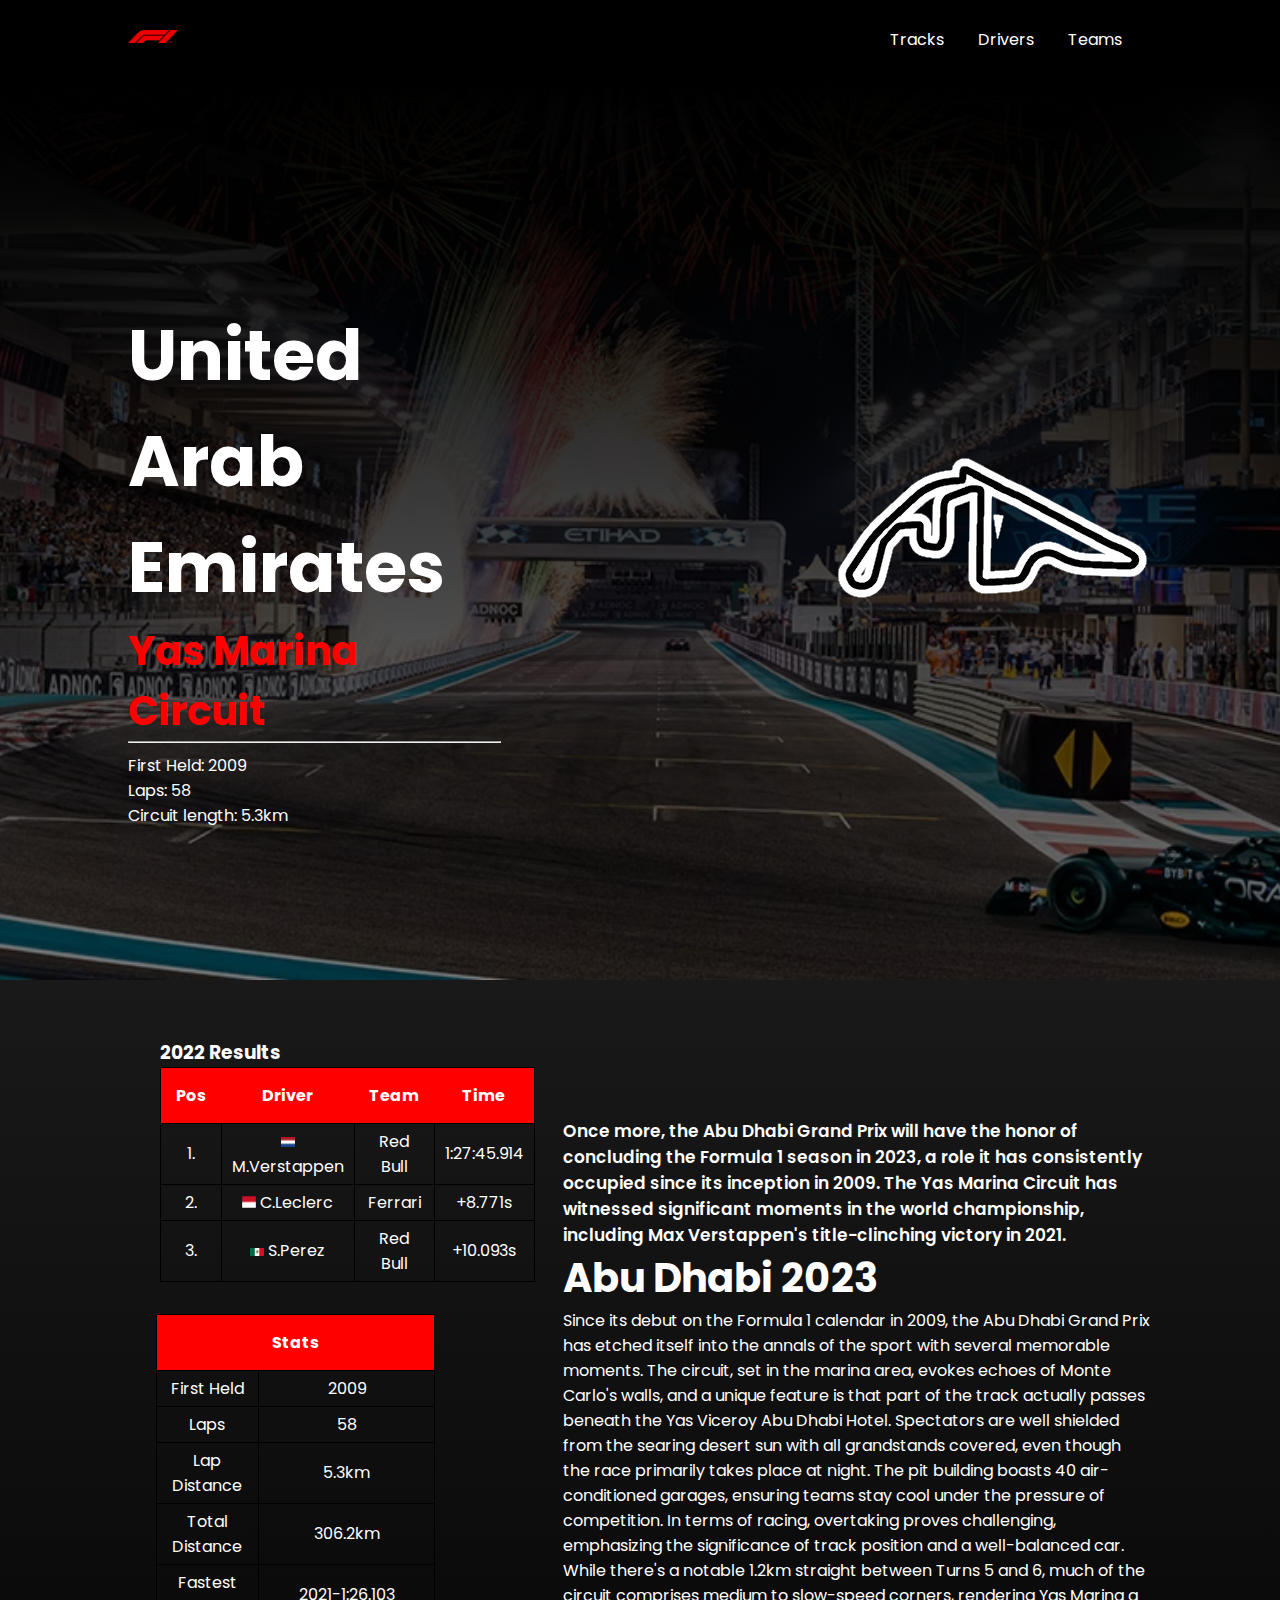
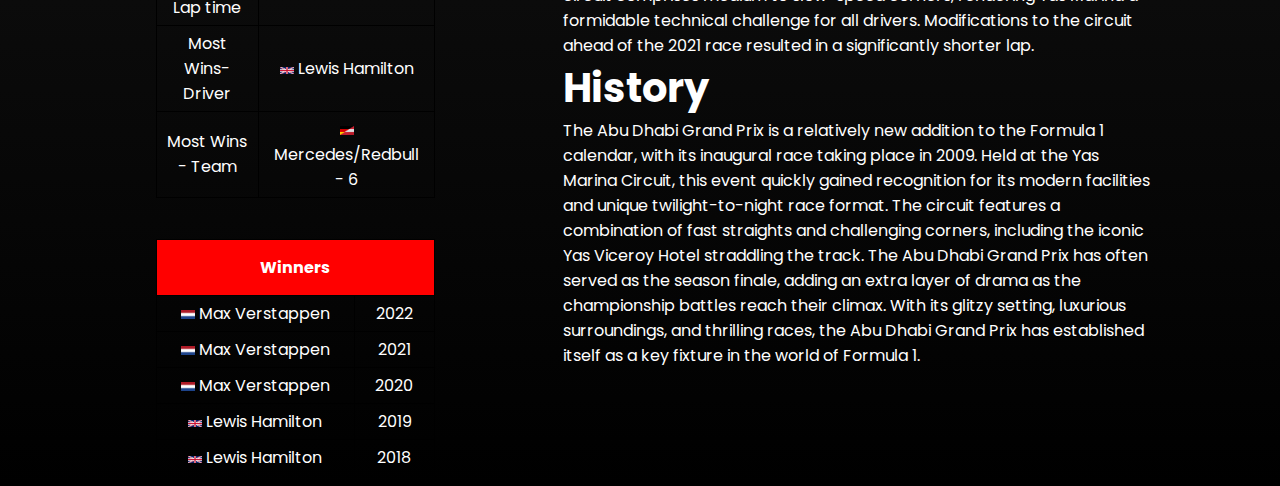
==== abudhabi.html @ 4981eff9 "all track pages finished" ====
<!DOCTYPE html>
<html lang="en">
  <head>
    <meta charset="UTF-8" />
    <meta name="viewport" content="width=device-width, initial-scale=1.0" />
    <title>Home</title>
    <link rel="stylesheet" href="style.css" />
    <link 
      href="https://fonts.googleapis.com/css2?family=Poppins:wght@500&display=swap"
      rel = "stylesheet">
  </head>
  <body>
    <div class ="container">
      <!-- Navigation -->
      <div class = "navbar">
        <a href="index.html"><img src ="WEBSITEIMAGES/logo.png" class="logo"> </a>
        <nav>
          <ul>
            <li><a href ="">Tracks</a></li>
            <li><a href ="">Drivers</a></li>
            <li><a href ="">Teams</a></li>
          </ul>
        </nav>
      </div>
      <!-- Hero/front-->
      <div class="abudhabi">
        <div class="jpinfo">
          <h1>United Arab Emirates</h1>
          <h2>Yas Marina Circuit</h2>
          <hr>
          <p>First Held: 2009<br>Laps: 58<br>Circuit length: 5.3km<p>
          </div>
        <img src="WEBSITEIMAGES/adtrack.png" class ="japantrack">
        </div>
      </div>
      <!-- Infopage -->
      <div class= "jpinf">
        <div class = "jpsidepanel">
          <div class = "panel1">
            <h3 class = "panel1title">2022 Results</h3>
          <div class = "panel1content">
            <table>
              <thead>
                <tr>
                  <th>Pos</th>
                  <th>Driver</th>
                  <th>Team</th>
                  <th>Time</th>
                </tr>
              </thead>
                <tbody>
                  <tr>
                    <td>1.</td>
                    <td><img src= "WEBSITEIMAGES/Netherlands Flag.png" class="Vflag"> M.Verstappen</td>
                    <td>Red Bull</td>
                    <td>1:27:45.914</td>
                  </tr>
                  <tr>
                    <td>2.</td>
                    <td><img src= "WEBSITEIMAGES/monacoflag.png" class="Vflag"> C.Leclerc</td>
                    <td>Ferrari</td>
                    <td>+8.771s</td>
                  </tr>
                  <tr>
                    <td>3.</td>
                    <td> <img src= "WEBSITEIMAGES/mex.png" class="Vflag"> S.Perez </td>
                    <td>Red Bull</td>
                    <td>+10.093s</td>
                  </tr>
                </tbody>
              </table>
            </div>
          </div>
          <div class = "tablestats" >
            <table class="table">
              <tr>
                <th colspan=2>Stats</th>
              </tr>
              <tr>
                <td class="question">First Held</td>
                <td class= "answer">2009</td>
              </tr>
              <tr>
                <td class="question">Laps</td>
                <td class= "answer">58</td>
              </tr>
              <tr>
                <td class="question">Lap Distance</td>
                <td class= "answer">5.3km</td>
              </tr>
              <tr>
                <td class="question">Total Distance</td>
                <td class= "answer">306.2km</td>
              </tr>
              <tr>
                <td class="question">Fastest Lap time</td>
                <td class= "answer">2021-1:26.103</td>
              </tr>
              <tr>
                <td class="question">Most Wins-Driver</td>
                <td class= "answer"><img src= "WEBSITEIMAGES/uk.png" class="Vflag"> Lewis Hamilton </td>
              </tr>
              <tr>
                <td class="question">Most Wins - Team</td>
                <td class= "answer"><img src= "WEBSITEIMAGES/ger-aus.png" class="Vflag"> Mercedes/Redbull - 6</td>
              </tr>
            </table>
          </div>
          <div class = "tablestats" >
            <table class="table1">
              <tr>
                <th colspan=2>Winners</th>
              </tr>
              <tr>
                <td class="question"><img src= "WEBSITEIMAGES/Netherlands Flag.png" class="Vflag"> Max Verstappen</td>
                <td class= "answer">2022</td>
              </tr>
              <tr>
                <td class="question"><img src= "WEBSITEIMAGES/Netherlands Flag.png" class="Vflag"> Max Verstappen</td>
                <td class= "answer">2021</td>
              </tr>
              <tr>
                <td class="question"><img src= "WEBSITEIMAGES/Netherlands Flag.png" class="Vflag"> Max Verstappen</td>
                <td class= "answer">2020</td>
              </tr>
              <tr>
                <td class="question"><img src= "WEBSITEIMAGES/uk.png" class="Vflag"> Lewis Hamilton</td>
                <td class= "answer">2019</td>
              </tr>
              <tr>
                <td class="question"><img src= "WEBSITEIMAGES/uk.png" class="Vflag"> Lewis Hamilton</td>
                <td class= "answer">2018</td>
              </tr>
            </table>
          </div>
          </div>
        <div class = "jpinfotext">
          <p1>
            Once more, the Abu Dhabi Grand Prix will have the honor of concluding the Formula 1 season in 2023, a role it has consistently occupied since its inception in 2009. The Yas Marina Circuit has witnessed significant moments in the world championship, including Max Verstappen's title-clinching victory in 2021.</p1>
          <h1>Abu Dhabi 2023</h1>
          <p2>
            Since its debut on the Formula 1 calendar in 2009, the Abu Dhabi Grand Prix has etched itself into the annals of the sport with several memorable moments. The circuit, set in the marina area, evokes echoes of Monte Carlo's walls, and a unique feature is that part of the track actually passes beneath the Yas Viceroy Abu Dhabi Hotel. Spectators are well shielded from the searing desert sun with all grandstands covered, even though the race primarily takes place at night. The pit building boasts 40 air-conditioned garages, ensuring teams stay cool under the pressure of competition. In terms of racing, overtaking proves challenging, emphasizing the significance of track position and a well-balanced car. While there's a notable 1.2km straight between Turns 5 and 6, much of the circuit comprises medium to slow-speed corners, rendering Yas Marina a formidable technical challenge for all drivers. Modifications to the circuit ahead of the 2021 race resulted in a significantly shorter lap.
          </p2>
          <h1>History</h1>
          <p2>
            The Abu Dhabi Grand Prix is a relatively new addition to the Formula 1 calendar, with its inaugural race taking place in 2009. Held at the Yas Marina Circuit, this event quickly gained recognition for its modern facilities and unique twilight-to-night race format. The circuit features a combination of fast straights and challenging corners, including the iconic Yas Viceroy Hotel straddling the track. The Abu Dhabi Grand Prix has often served as the season finale, adding an extra layer of drama as the championship battles reach their climax. With its glitzy setting, luxurious surroundings, and thrilling races, the Abu Dhabi Grand Prix has established itself as a key fixture in the world of Formula 1.</p2>
        </div>
        </div>
    </div>
    </div>     
  </body>
</html>
---- style.css ----
@import url('https://fonts.googleapis.com/css2?family=Poppins:wght@500&display=swap');
*{margin: 0;
  padding: 0;
  font-family: 'Poppins', sans-serif;
}
@font-face {
  font-family: 'Poppins', sans-serif;
  src: url('https://fonts.googleapis.com/css2?family=Poppins:wght@500&display=swap');
}
.container{
  width: 100%;
  min-height: 100vh;
  padding-left:0;
  padding-right:0;
  box-sizing:border-box;
  background-color: black
;
}

/*navbar*/
.navbar{
  padding-left: 10%;
  padding-right: 10%;
  width:100%;
  display: flex;
  align-items: center;
  box-sizing: border-box;
  overflow: hidden;
}
.logo{
  width:50px;
  cursor: pointer;
  margin: 30px 0;
}

nav{
  flex: 1;
  text-align: right;
}
nav ul li{
  list-style: none;
  display: inline-block;
  margin-right: 30px;
}

nav ul li a{
  text-decoration: none;
  color: #ffffff;
  font-size: 16px;
}

nav ul li a:hover{
  color: red

}

/*feature Text*/
.feature{
  background-image: linear-gradient(rgb(0, 0, 0),rgba(0, 0, 0, 0.5)), url(WEBSITEIMAGES/download.jpg);
  background-size: cover;
  display: grid;
  grid-template-columns: 1fr 1fr 1fr;
  justify-content: space-between;
  align-items: center;
  margin: 0;
  padding-left: 10%;
  padding-right: 10%;
min-height: 100vh;
background-position: center;
}
.text{
  flex-basis: 40%;
  position: relative;
  margin-left: 50px;
  margin-right: 50px;
  grid-column: span 1/span 1;
  color:white;
}

.text h2{
  font-size: 60px;
}
.text h3{
   font-size: 25px;
   font-weight: 600;
   margin-top: 8px;
}

.text p{
  font-size: 15px;
}
button{
  margin-top: 8px;
  width: 140px;
  border: 0;
  padding: 12px 10px;
  outline: none;
  color: rgb(255, 255, 255);
  background-color: red;
  border-radius: 6px;
  cursor: pointer;
  font-size: 13px;
  font-weight: 700;
  transition: width 0.5s;
}

button:hover{
  width: 160px;
  display: flex;
  align-items: center;
  justify-content: space-evenly;
}

/*feature image*/
.image{
  position: relative;
  align-items: center;
  grid-column: span 2/span 2;
}
.image .JapaneseGP{
  width:80%;
  object-position:45px 30px;
}

.image img{
  width: 100%;
  height: auto;

}

/* Track */
.Track-images{
  overflow-x: hidden;
  width: 100%;
  align-content:center;
  justify-content: space-between;
  display: flex;
  column-gap: 16px;
  margin-left: auto;
  margin-right:auto;
  padding-top: 12px;
  padding-bottom: 12px;
}

.Track_row a{
  width: 100%;
  max-height: 10%;
  transition: transform 450ms;
  margin-left: auto;
  margin-right:auto;
}

.Track_row:hover{
  transform: scale(1.03);
}


.Tracks h2{
font-size: 60px;
color: white;
text-align: center;
 
}

.Tracks {
  background-image: linear-gradient(to bottom, #000000d8, #000000);
  margin-left: auto;
  margin-right:auto;
}

.Track-images a img{
  border-radius: 1rem;
  border: 2px solid #ffffff;
  max-width: 250px;
  object-fit: fill;
}
.Track-images a{
  all:initial;
}

/* Japanese GP */
.japaninfo{
  width:100%;
  min-height: 100vh;
  background-image: linear-gradient(rgb(0, 0, 0),rgba(0, 0, 0, 0.5)), url(WEBSITEIMAGES/JapanBack.png);
  background-position: center;
  background-size: cover;
  padding: 10px 10%;
  position:relative;
  box-sizing:border-box;
  display: flex;
  grid-template-columns: repeat(2,1fr);
  align-items: center;
  gap: 2rem
}
.jpinfo{
  margin-top: 10%;
  max-width: 600px;
}
.jpinfo h1{
  font-size: 70px;
  color:white;
}
.jpinfo h2{
  font-size: 40px;
  color:red;
}
.jpinfo p{
  margin:10px 0 30px;
  color: white;
  font-weight: 400;
}

.japantrack{
  width: 40%;
  height: auto;
  position: relative;
  margin-left:300px;
}
.jpinf{
  display:flex;
  background-image: linear-gradient(to bottom, #191919, #000000);
  padding: 10px 10%;
}

.jpinf h1{
  color: white;
  margin-left: 40%;
  font-size: 14px;
  width:60%;
}
/* Sidepanel */

.panel1{
  color:white;
  margin-top:1rem;
  border-radius: 10px;
  padding: 2rem;
}
.jpsidepanel{
  flex:1;
  border-collapse: collapse;
  max-width: 30%;
  width: 30%;
}
.jpsidepanel table{
  width: 100%;
  border-collapse: collapse;
  }
.panel1content{
  width:100%;
}
.jpsidepanel thead{
  background: red;  
  color: white;
}
.jpsidepanel th{
  padding: 15px;
  text-align: center;
}
.jpsidepanel tbody{
  color: white;
}

.Vflag{
  width: 14px;
}


.jpsidepanel tbody{
  color: white;
}

.stats{
  width:100px;
  border-collapse: collapse;
  margin: 25px 0;
}

table{
  border-collapse:collapse;
  width: 480px;

}
tr,td{border:1px solid #000000;}
td,th{text-align:center;padding:5px 10px;}

.table th{
  width:430px;
  background: red;
}
.tablestats{
  margin-left: 9%;
}

.jpinf h1{
  color:white
}
.jpinfotext{
  flex: 1;
  margin-top: 8rem;
margin-left: 8rem;
  color: white;
}

.jpinfotext h1{
  font-weight: 700;
  font-size: 40px;
  margin-left: 0rem;
}

.jpinfotext p1{
  font-weight: 600;
  font-size: 17px;
  margin-left: 0rem;
}

.table1{
  border-collapse:collapse;
  width: 480px;
  margin-top: 15%;

}
tr,td{border:1px solid #000000;}
td,th{text-align:center;padding:5px 10px;}

.table1 th{
  width:430px;
  background: red;
}

.ukinfo{
  width:100%;
  min-height: 100vh;
  background-image: linear-gradient(rgb(0, 0, 0),rgba(0, 0, 0, 0.5)), url(WEBSITEIMAGES/Uktrack.png);
  background-position: center;
  background-size: cover;
  padding: 10px 10%;
  position:relative;
  box-sizing:border-box;
  display: flex;
  grid-template-columns: repeat(2,1fr);
  align-items: center;
  gap: 2rem
}

.singaporeinfo{
  width:100%;
  min-height: 100vh;
  background-image: linear-gradient(rgb(0, 0, 0),rgba(0, 0, 0, 0.5)), url(WEBSITEIMAGES/mb.png);
  background-position: center;
  background-size: cover;
  padding: 10px 10%;
  position:relative;
  box-sizing:border-box;
  display: flex;
  grid-template-columns: repeat(2,1fr);
  align-items: center;
  gap: 2rem
}

.Monacoinfo{
  width:100%;
  min-height: 100vh;
  background-image: linear-gradient(rgb(0, 0, 0),rgba(0, 0, 0, 0.5)), url(WEBSITEIMAGES/MonacoBack.png);
  background-position: center;
  background-size: cover;
  padding: 10px 10%;
  position:relative;
  box-sizing:border-box;
  display: flex;
  grid-template-columns: repeat(2,1fr);
  align-items: center;
  gap: 2rem
}

.abudhabi{
  width:100%;
  min-height: 100vh;
  background-image: linear-gradient(rgb(0, 0, 0),rgba(0, 0, 0, 0.5)), url(WEBSITEIMAGES/add.png);
  background-position: center;
  background-size: cover;
  padding: 10px 10%;
  position:relative;
  box-sizing:border-box;
  display: flex;
  grid-template-columns: repeat(2,1fr);
  align-items: center;
  gap: 2rem
}

.australiainfo{
  width:100%;
  min-height: 100vh;
  background-image: linear-gradient(rgb(0, 0, 0),rgba(0, 0, 0, 0.5)), url(WEBSITEIMAGES/australiaback.png);
  background-position: center;
  background-size: cover;
  padding: 10px 10%;
  position:relative;
  box-sizing:border-box;
  display: flex;
  grid-template-columns: repeat(2,1fr);
  align-items: center;
  gap: 2rem
}

/* Teams */
.teamcontainer h1{
  color:white;
  text-align: center;
  font-weight: bold;
  letter-spacing: 2px;
  padding-bottom: 10px;
}
.team{
  margin: 75px 0;
}
.teamcontainer h1::after{
  content: '';
  background: #333;
  display: block;
  height: 3px;
  width: 150px;
  margin: 10px auto; 
  border: 5px;
  border-color: red;
}

.rowt {
  color:white
}
.driverflag{
  width: 30px;
}

.img-box .Redbull{
  width: 600px;
  padding: 3px;
  border: 3px solid red;
}
.rowt{
  display:flex;
}
.right, .left{
  width: 100%;
  height: 100vh;
  background-color: blue;
  align-content: center;
  display: flex;
  justify-content: center;
}


.right{
  background-color: red;
}
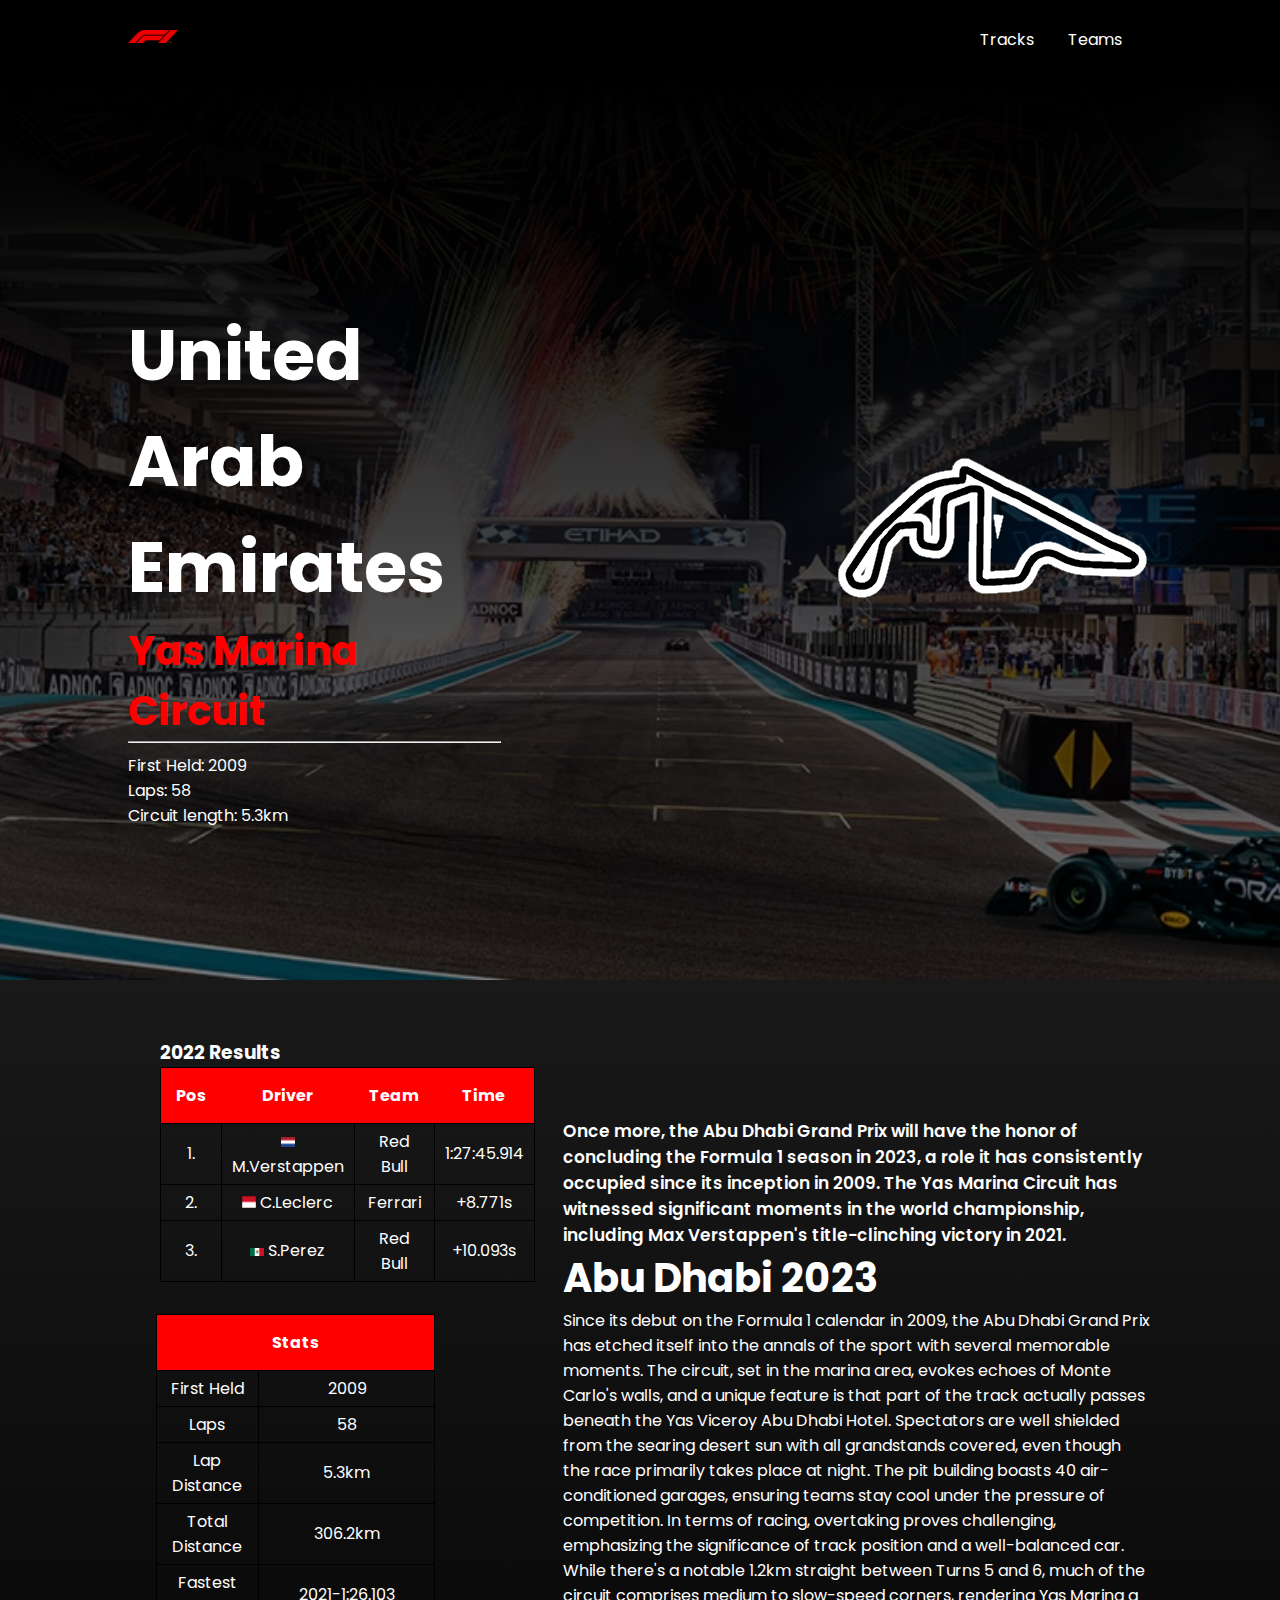
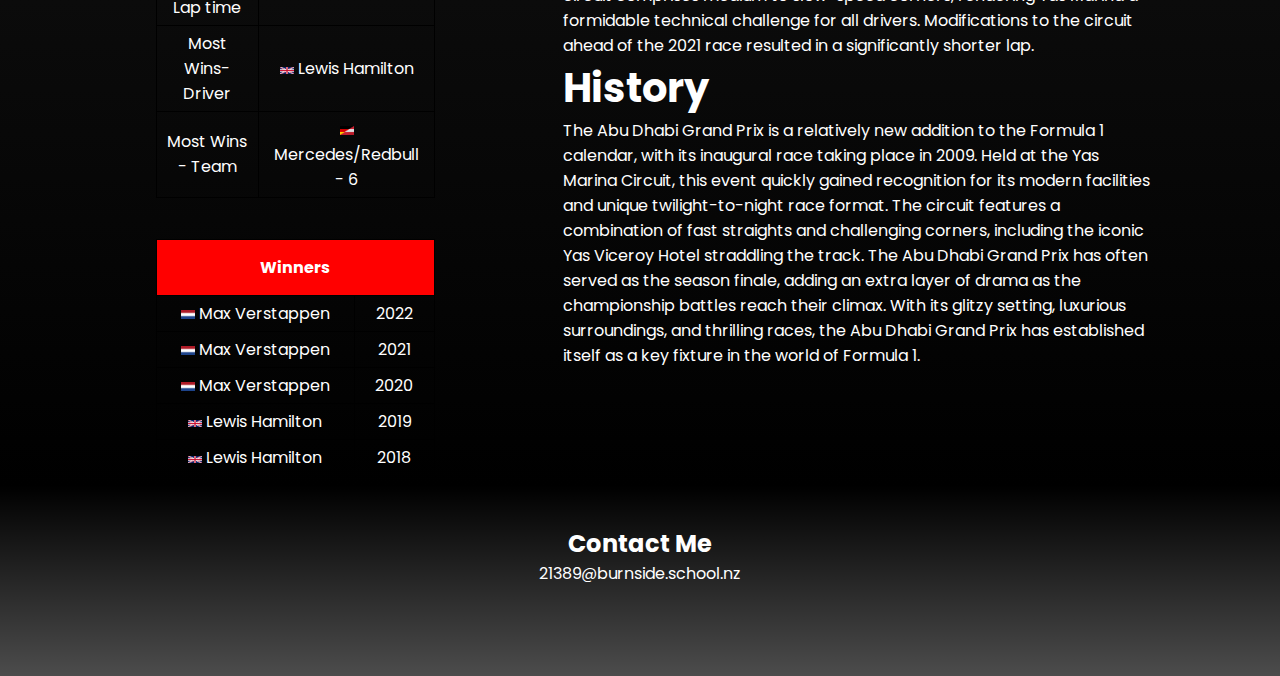
==== commit 207a258d: "Team page finish" ====
--- a/abudhabi.html
+++ b/abudhabi.html
@@ -17,8 +17,7 @@
         <nav>
           <ul>
             <li><a href ="">Tracks</a></li>
-            <li><a href ="">Drivers</a></li>
-            <li><a href ="">Teams</a></li>
+            <li><a href ="teams.html">Teams</a></li>
           </ul>
         </nav>
       </div>
@@ -147,6 +146,12 @@
         </div>
         </div>
     </div>
-    </div>     
+    </div>  
+    <footer>
+      <div class = "aboutme">
+        <h2>Contact Me</h2>
+        <p>21389@burnside.school.nz</p>
+      </div>
+    </footer>   
   </body>
 </html>--- a/style.css
+++ b/style.css
@@ -433,7 +433,7 @@
   width: 30px;
 }
 
-.img-box .Redbull{
+.Mercedesimg{
   width: 600px;
   padding: 3px;
   border: 3px solid red;
@@ -443,8 +443,8 @@
 }
 .right, .left{
   width: 100%;
-  height: 100vh;
-  background-color: blue;
+  min-height: 100vh;
+  background-color: rgb(0, 0, 0);
   align-content: center;
   display: flex;
   justify-content: center;
@@ -452,5 +452,33 @@
 
 
 .right{
-  background-color: red;
-}
+  display: flex;
+  align-items: center;
+  flex-direction: column;
+  justify-content: space-around;
+}
+
+.left{
+  display: flex;
+  align-items: center;
+  flex-direction: column;
+  justify-content: space-around;
+}
+
+footer{
+  background-image: linear-gradient(to bottom, #000000, #000000b3);
+  height: 150px;
+  width: 100vw;
+  padding-top:40px;
+  color:white;
+  max-width: 100%;
+  }
+
+  .aboutme{
+    display: flex;
+    align-items: center;
+    justify-content: center;
+    flex-direction: column;
+    text-align: center;
+    
+  }